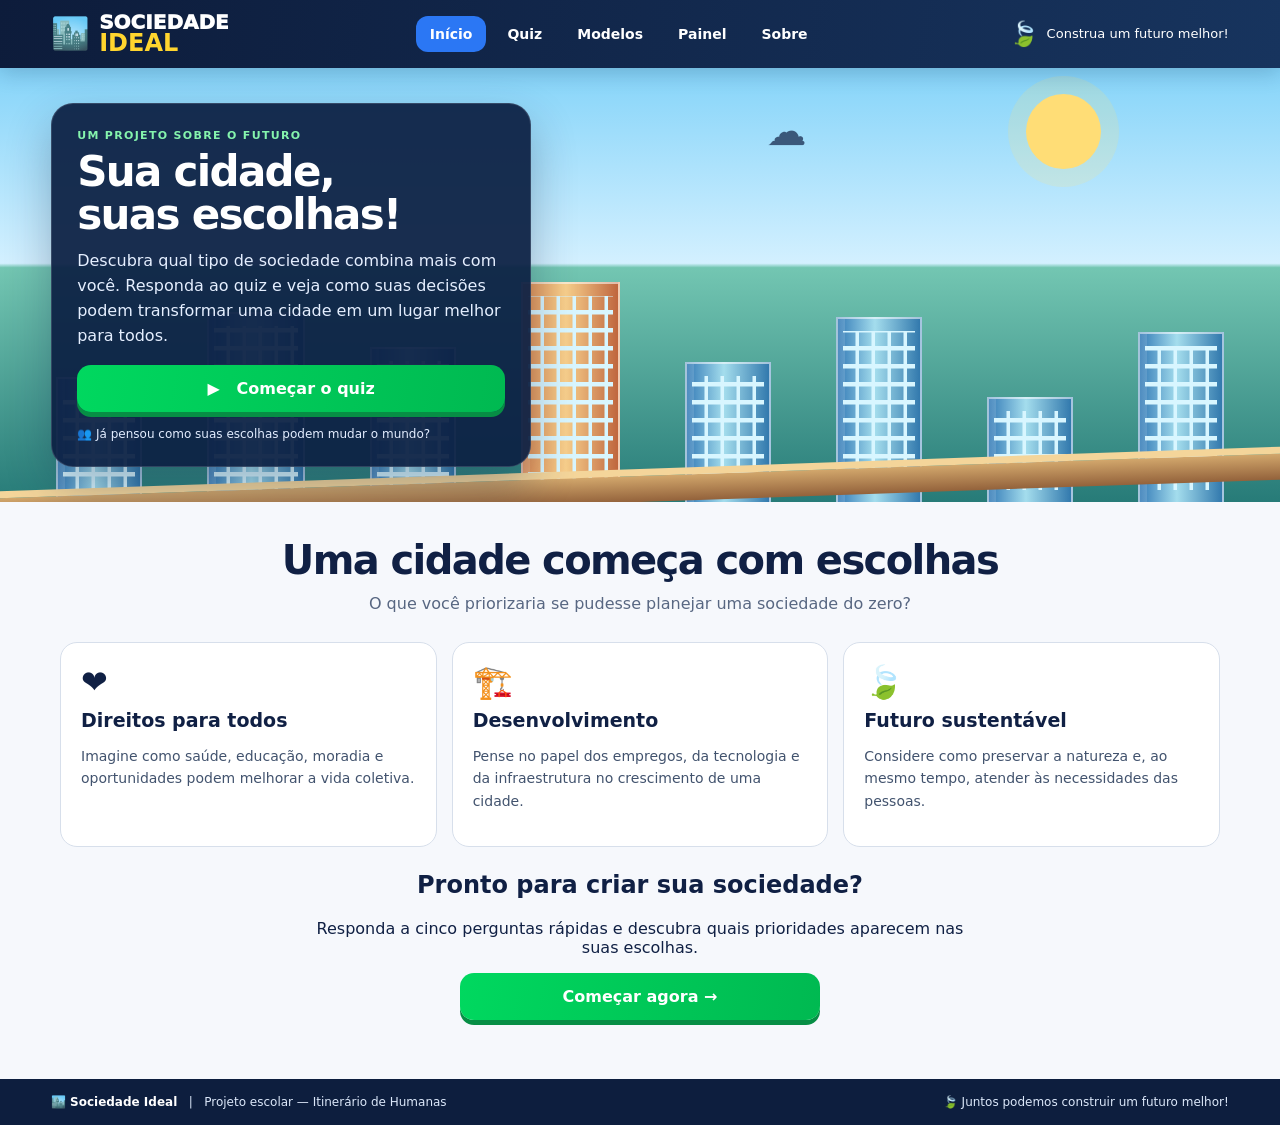
==== index.html @ e989d88f "Add files via upload" ====
<!doctype html><html lang="pt-BR"><head><meta charset="utf-8"><meta name="viewport" content="width=device-width,initial-scale=1"><title>Sociedade Ideal | Início</title><link rel="stylesheet" href="styles.css"></head><body><header class="topbar"><a class="brand" href="index.html"><span class="brand-icon">🏙️</span><span>SOCIEDADE<strong>IDEAL</strong></span></a><nav class="nav" aria-label="Navegação principal"><a href="index.html" class="active">Início</a><a href="quiz.html" class="">Quiz</a><a href="resultados.html" class="">Modelos</a><a href="painel.html" class="">Painel</a><a href="sobre.html" class="">Sobre</a></nav><div class="motto"><b>🍃</b> Construa um futuro melhor!</div></header>
<section class="hero"><div class="sun"></div><div class="cloud">☁️</div><div class="cityscape" aria-hidden="true"><div class="building b1"></div><div class="building b2"></div><div class="building b3"></div><div class="building b4"></div><div class="building b5"></div><div class="building b6"></div><div class="building b7"></div><div class="building b8"></div><div class="bridge"></div></div><div class="hero-content"><div class="eyebrow">Um projeto sobre o futuro</div><h1>Sua cidade,<br>suas escolhas!</h1><p>Descubra qual tipo de sociedade combina mais com você. Responda ao quiz e veja como suas decisões podem transformar uma cidade em um lugar melhor para todos.</p><a class="primary" href="quiz.html">▶ &nbsp; Começar o quiz</a><div class="tiny-note">👥 Já pensou como suas escolhas podem mudar o mundo?</div></div></section>
<main><div class="page-heading"><h1>Uma cidade começa com escolhas</h1><p>O que você priorizaria se pudesse planejar uma sociedade do zero?</p></div><div class="info-grid"><article class="info-card"><div class="icon">❤️</div><h2>Direitos para todos</h2><p>Imagine como saúde, educação, moradia e oportunidades podem melhorar a vida coletiva.</p></article><article class="info-card"><div class="icon">🏗️</div><h2>Desenvolvimento</h2><p>Pense no papel dos empregos, da tecnologia e da infraestrutura no crescimento de uma cidade.</p></article><article class="info-card"><div class="icon">🍃</div><h2>Futuro sustentável</h2><p>Considere como preservar a natureza e, ao mesmo tempo, atender às necessidades das pessoas.</p></article></div><div class="cta"><h2>Pronto para criar sua sociedade?</h2><p>Responda a cinco perguntas rápidas e descubra quais prioridades aparecem nas suas escolhas.</p><a class="primary" href="quiz.html">Começar agora →</a></div></main><footer class="footer"><span>🏙️ <strong>Sociedade Ideal</strong> &nbsp; | &nbsp; Projeto escolar — Itinerário de Humanas</span><span>🍃 Juntos podemos construir um futuro melhor!</span></footer></body></html>
---- styles.css ----
:root{--navy:#102448;--blue:#2677f5;--green:#00c965;--ink:#102044;--muted:#586782;--paper:#f5f8fc;--line:#d7dfeb}
*{box-sizing:border-box}html{scroll-behavior:smooth}body{margin:0;font-family:Inter,ui-sans-serif,system-ui,-apple-system,"Segoe UI",sans-serif;color:var(--ink);background:#f6f8fc}button{font:inherit;cursor:pointer}button:focus-visible,a:focus-visible{outline:3px solid #ffbd35;outline-offset:3px}
.topbar{background:linear-gradient(100deg,#0d1c3b,#17345e);color:white;display:flex;align-items:center;justify-content:space-between;gap:18px;padding:13px max(4vw,18px);position:sticky;top:0;z-index:5;box-shadow:0 5px 20px #091a3830}.brand{display:flex;align-items:center;gap:9px;font-weight:950;line-height:.95;font-size:20px;text-decoration:none;color:white}.brand-icon{font-size:31px}.brand span strong{color:#ffd52e;display:block;font-size:24px}.nav{display:flex;gap:7px;align-items:center}.nav a{color:white;text-decoration:none;padding:10px 14px;border-radius:12px;font-weight:700;font-size:14px}.nav a:hover,.nav a.active{background:#2b77f4}.motto{font-size:13px;display:flex;gap:8px;align-items:center}.motto b{font-size:24px;color:#76ed80}
.hero{min-height:350px;position:relative;overflow:hidden;background:linear-gradient(180deg,#85d4f9 0%,#d3f0ff 45%,#73c6b2 46%,#277b78 100%);display:flex;align-items:center;padding:35px max(4vw,18px)}.sun{position:absolute;right:14%;top:26px;width:75px;height:75px;background:#ffdd76;border-radius:50%;box-shadow:0 0 0 18px #ffdf762c}.cloud{position:absolute;top:40px;right:37%;font-size:40px;opacity:.7}.cityscape{position:absolute;inset:65px 0 0;display:flex;align-items:flex-end;justify-content:space-around;gap:5px;padding:0 2%}.building{position:relative;width:7%;min-width:35px;border:2px solid #ffffff8c;border-bottom:0;background:linear-gradient(90deg,#347bb7,#a4dded 45%,#3279ad);box-shadow:inset 7px 0 #fff2}.building:before{content:"";position:absolute;inset:12px 5px;background:repeating-linear-gradient(0deg,transparent 0 13px,#d8f6ff 14px 18px),repeating-linear-gradient(90deg,transparent 0 12px,#d8f6ff 13px 16px)}.b1{height:125px}.b2{height:190px;width:8%}.b3{height:155px}.b4{height:220px;width:8%;background:linear-gradient(90deg,#e48d52,#f8d08c 45%,#bf663e)}.b5{height:140px}.b6{height:185px}.b7{height:105px}.b8{height:170px}.bridge{position:absolute;bottom:0;left:0;right:0;height:33px;background:linear-gradient(180deg,#d2a76c,#93623b);border-top:7px solid #f4d59a;transform:skewY(-2deg)}.hero-content{position:relative;z-index:2;background:#0c2044ef;color:white;border:1px solid #ffffff25;border-radius:22px;padding:25px;max-width:480px;box-shadow:0 20px 45px #12284a50}.eyebrow{text-transform:uppercase;letter-spacing:.12em;color:#85f4ad;font-size:11px;font-weight:900}.hero h1{font-size:clamp(28px,4vw,42px);line-height:1.04;margin:8px 0 12px;letter-spacing:-.04em}.hero p{line-height:1.55;margin:0 0 17px;color:#e5efff}.primary{display:inline-block;text-align:center;text-decoration:none;border:0;border-radius:14px;background:linear-gradient(100deg,#00d85f,#00b951);color:white;font-weight:900;padding:14px 20px;box-shadow:0 5px 0 #078e45;transition:transform .15s;width:100%}.primary:hover{transform:translateY(-2px)}.tiny-note{font-size:12px;margin-top:15px;color:#e3edff}
main{max-width:1200px;margin:auto;padding:25px 20px 35px}.panel{background:#fff;border:1px solid var(--line);border-radius:18px;padding:22px;box-shadow:0 3px 10px #132d5010}.page-heading{text-align:center;margin:10px 0 25px}.page-heading h1{font-size:clamp(28px,4vw,40px);margin:0 0 8px;letter-spacing:-.04em}.page-heading p{margin:0;color:var(--muted);line-height:1.6}.quiz-layout{display:grid;grid-template-columns:minmax(0,2fr) minmax(245px,.75fr);gap:18px;align-items:start}.progress-line{display:flex;justify-content:space-between;font-size:12px;font-weight:800;margin-bottom:9px}.track{height:10px;border-radius:20px;background:#e4e9f1;overflow:hidden;margin-bottom:22px}.fill{height:100%;background:linear-gradient(90deg,#00ca63,#50e18b);width:0%;transition:width .3s}.question{font-size:clamp(19px,2.2vw,25px);line-height:1.25;margin:0 0 18px;letter-spacing:-.025em}.answers{display:grid;grid-template-columns:1fr 1fr;gap:12px}.answer{display:flex;gap:12px;align-items:center;text-align:left;background:white;border:1.5px solid #d5deea;border-radius:15px;padding:14px;min-height:88px;color:var(--ink);line-height:1.35;transition:.15s}.answer:hover{border-color:#7eabfa;background:#f7faff}.answer.selected{border-color:#2477f4;background:#edf5ff;box-shadow:0 0 0 2px #2477f41c}.answer .emoji{flex-shrink:0;width:45px;height:45px;border-radius:50%;display:grid;place-items:center;font-size:23px;background:#eaf3ff}.answer .radio{margin-left:auto;flex-shrink:0;width:17px;height:17px;border:1.5px solid #a5b1c3;border-radius:50%}.answer.selected .radio{border:5px solid #2477f4}.quiz-actions{display:flex;justify-content:space-between;gap:12px;margin-top:18px}.secondary,.next{border:1px solid #9eb6d6;border-radius:12px;padding:11px 16px;background:white;color:#15335c;font-weight:800}.next{background:#2677f5;color:white;border-color:#2677f5}.next:disabled{opacity:.45;cursor:not-allowed}.side{background:#fffaf3}.side h3{margin:0 0 17px}.step{display:flex;gap:12px;margin:14px 0;align-items:flex-start;font-size:14px;line-height:1.45}.num{width:29px;height:29px;flex-shrink:0;border-radius:50%;display:grid;place-items:center;color:white;font-weight:900;background:#267e8b}.tip{margin-top:18px;background:#fff0c9;border:1px solid #ffe1a0;border-radius:13px;padding:13px;font-size:12px;line-height:1.45}
.results-grid{display:grid;grid-template-columns:repeat(4,1fr);gap:13px}.result-card{overflow:hidden;border-radius:18px;padding:10px;border:1px solid var(--cardline);background:var(--cardbg);display:flex;flex-direction:column}.result-art{height:145px;border-radius:12px;overflow:hidden;position:relative;background:var(--artbg);display:flex;align-items:flex-end;justify-content:center}.mini-city{display:flex;gap:4px;align-items:flex-end;width:100%;height:100%;padding:10px 8px 0;position:relative}.mini-building{width:15%;background:var(--building);height:50%;border:1px solid #ffffff9c;position:relative;box-shadow:inset 5px 0 #ffffff24}.mini-building:after{content:"";position:absolute;inset:7px 3px;background:repeating-linear-gradient(0deg,transparent 0 9px,#ffffffb5 10px 12px)}.mini-building:nth-child(2){height:78%}.mini-building:nth-child(3){height:62%}.mini-building:nth-child(4){height:90%}.mini-building:nth-child(5){height:45%}.mini-building:nth-child(6){height:68%}.nature .mini-building{background:#429a73}.nature .mini-building:before{content:"";position:absolute;width:25px;height:25px;border-radius:50% 50% 0 50%;background:#48b966;top:-25px;left:0}.industry .mini-building{background:#b96d42}.democracy .mini-building{background:#7b6ab9}.equal .mini-building{background:#4387bb}.land{position:absolute;bottom:0;left:0;right:0;height:19px;background:#46a875;border-radius:50% 50% 0 0}.art-label{position:absolute;left:8px;top:7px;background:#ffffffdc;padding:5px 8px;border-radius:9px;font-size:11px;font-weight:900}.result-card h3{font-size:16px;margin:12px 2px 7px;color:var(--title)}.result-card p{font-size:13px;line-height:1.45;margin:0 2px 14px;flex:1;color:#273a56}.result-card .button{border:0;background:var(--button);color:white;border-radius:999px;padding:10px;font-size:12px;font-weight:900;text-decoration:none;text-align:center}.equal{--cardline:#94cbff;--cardbg:#dff1ff;--artbg:linear-gradient(#80c8f5,#e4f7ff);--building:#4387bb;--title:#0756b9;--button:#2479ef}.industry{--cardline:#ffcf7b;--cardbg:#fff0cd;--artbg:linear-gradient(#a4d9fa,#ffe1a5);--building:#b96d42;--title:#9b4000;--button:#f08b00}.nature{--cardline:#78e9b0;--cardbg:#d9ffea;--artbg:linear-gradient(#91d8fa,#c5f5c8);--building:#429a73;--title:#087b48;--button:#00ad5d}.democracy{--cardline:#e0a7ff;--cardbg:#f3dcff;--artbg:linear-gradient(#8bcaf5,#e8c9ff);--building:#7b6ab9;--title:#6514b6;--button:#6514c8}
.result-detail{margin-top:20px;border:2px solid #9cdbb6;background:#f0fff5;border-radius:18px;padding:20px}.result-detail h2{margin:0 0 6px}.result-detail p{line-height:1.55}.score-list{display:grid;gap:8px;margin-top:15px}.score-row{display:grid;grid-template-columns:150px 1fr 35px;gap:10px;align-items:center;font-size:12px;font-weight:800}.score-track{height:9px;border-radius:20px;background:#e1e9e4;overflow:hidden}.score-fill{height:100%;border-radius:20px;background:#00bd61}
.reminder{margin:30px 0 0;border-radius:20px;padding:22px;background:linear-gradient(105deg,#102448,#1b497a);color:white;display:flex;justify-content:space-between;align-items:center;gap:20px}.reminder h3{margin:0 0 6px;font-size:21px}.reminder p{margin:0;color:#e1ebfa;line-height:1.5}.reset{white-space:nowrap;background:#f3f8ff;color:#122c50;border:0;border-radius:12px;padding:13px 18px;font-weight:900;text-decoration:none;display:inline-block}.footer{background:#0d1e3e;color:#dce8fa;padding:16px max(4vw,18px);display:flex;justify-content:space-between;gap:12px;font-size:12px}.footer strong{color:white}.info-grid{display:grid;grid-template-columns:repeat(3,1fr);gap:15px}.info-card{background:white;border:1px solid var(--line);border-radius:17px;padding:20px}.info-card .icon{font-size:32px}.info-card h2{font-size:19px;margin:8px 0}.info-card p{line-height:1.6;color:#42536e;font-size:14px}.cta{max-width:650px;margin:24px auto;text-align:center}.cta .primary{max-width:360px}
@media(max-width:800px){.motto{display:none}.topbar{flex-wrap:wrap}.nav{margin-left:auto}.nav a{padding:8px;font-size:12px}.quiz-layout{grid-template-columns:1fr}.side{order:2}.results-grid{grid-template-columns:repeat(2,1fr)}.hero{min-height:360px}.hero-content{max-width:100%;padding:21px}.cityscape{inset:95px 0 0}.building{width:9%}.answers{grid-template-columns:1fr}.answer{min-height:75px}.reminder{align-items:flex-start;flex-direction:column}.reset{width:100%;text-align:center}.info-grid{grid-template-columns:1fr}}
@media(max-width:430px){.brand{font-size:16px}.brand span strong{font-size:19px}.brand-icon{font-size:25px}.nav a{padding:7px 8px}.hero{padding:22px 14px}.hero-content{padding:18px}.hero h1{font-size:30px}main{padding:16px 12px}.panel{padding:16px}.results-grid{gap:9px}.result-card{padding:7px;border-radius:14px}.result-art{height:100px}.result-card h3{font-size:14px}.result-card p{font-size:12px}.score-row{grid-template-columns:105px 1fr 24px;font-size:11px}.footer{flex-direction:column}}
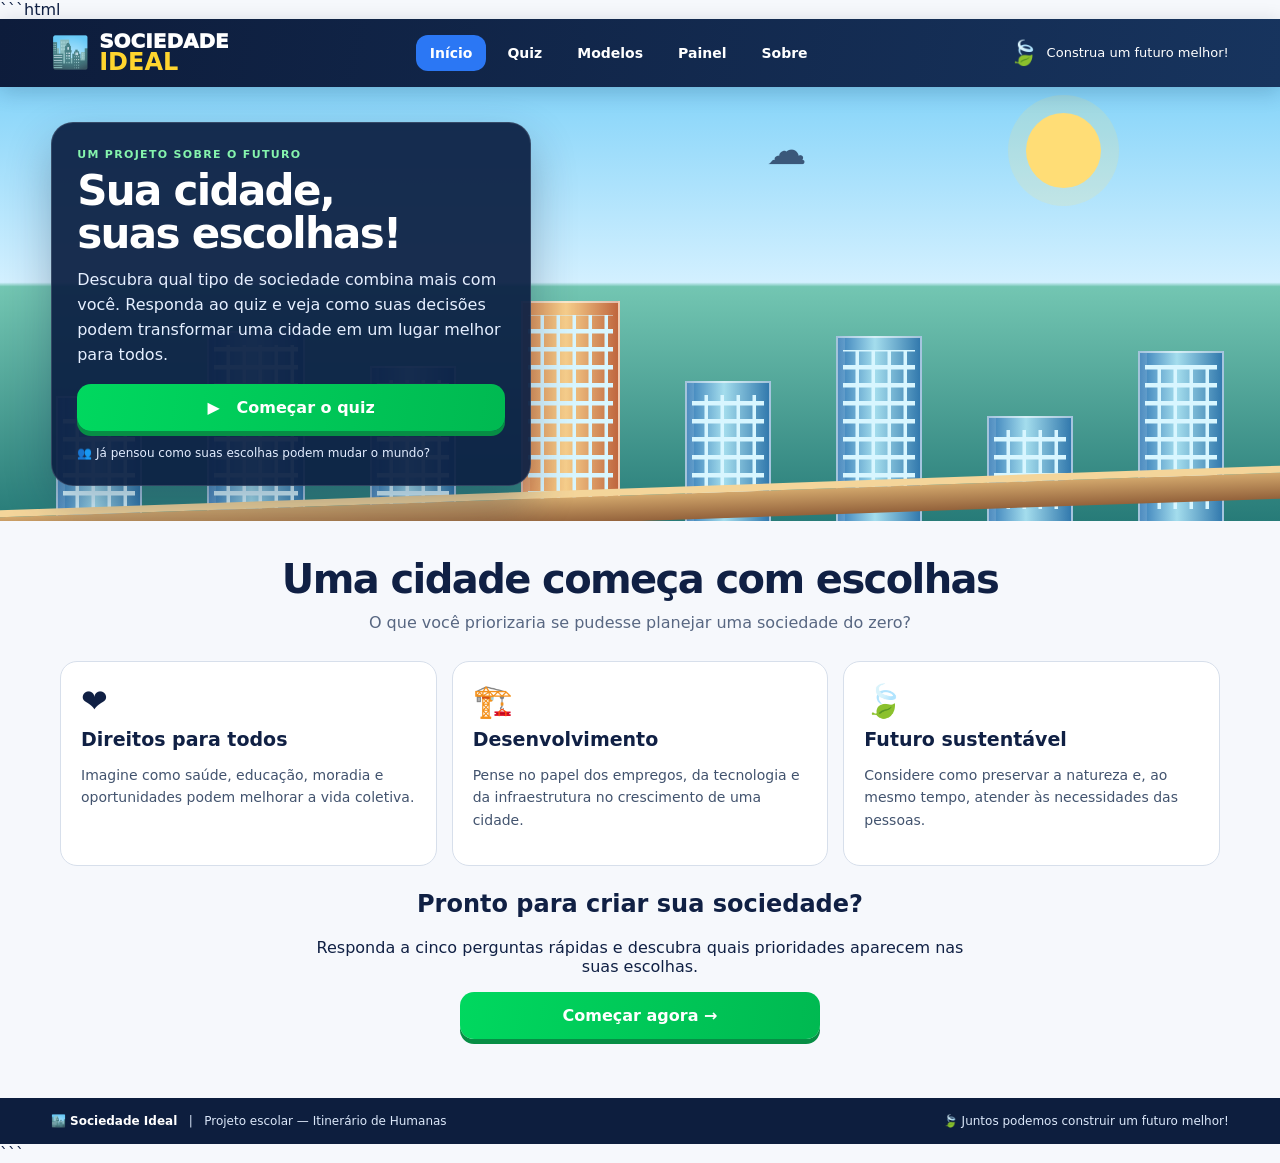
==== commit c131ab7d: "updrade" ====
--- a/index.html
+++ b/index.html
@@ -1,3 +1,175 @@
-<!doctype html><html lang="pt-BR"><head><meta charset="utf-8"><meta name="viewport" content="width=device-width,initial-scale=1"><title>Sociedade Ideal | Início</title><link rel="stylesheet" href="styles.css"></head><body><header class="topbar"><a class="brand" href="index.html"><span class="brand-icon">🏙️</span><span>SOCIEDADE<strong>IDEAL</strong></span></a><nav class="nav" aria-label="Navegação principal"><a href="index.html" class="active">Início</a><a href="quiz.html" class="">Quiz</a><a href="resultados.html" class="">Modelos</a><a href="painel.html" class="">Painel</a><a href="sobre.html" class="">Sobre</a></nav><div class="motto"><b>🍃</b> Construa um futuro melhor!</div></header>
-<section class="hero"><div class="sun"></div><div class="cloud">☁️</div><div class="cityscape" aria-hidden="true"><div class="building b1"></div><div class="building b2"></div><div class="building b3"></div><div class="building b4"></div><div class="building b5"></div><div class="building b6"></div><div class="building b7"></div><div class="building b8"></div><div class="bridge"></div></div><div class="hero-content"><div class="eyebrow">Um projeto sobre o futuro</div><h1>Sua cidade,<br>suas escolhas!</h1><p>Descubra qual tipo de sociedade combina mais com você. Responda ao quiz e veja como suas decisões podem transformar uma cidade em um lugar melhor para todos.</p><a class="primary" href="quiz.html">▶ &nbsp; Começar o quiz</a><div class="tiny-note">👥 Já pensou como suas escolhas podem mudar o mundo?</div></div></section>
-<main><div class="page-heading"><h1>Uma cidade começa com escolhas</h1><p>O que você priorizaria se pudesse planejar uma sociedade do zero?</p></div><div class="info-grid"><article class="info-card"><div class="icon">❤️</div><h2>Direitos para todos</h2><p>Imagine como saúde, educação, moradia e oportunidades podem melhorar a vida coletiva.</p></article><article class="info-card"><div class="icon">🏗️</div><h2>Desenvolvimento</h2><p>Pense no papel dos empregos, da tecnologia e da infraestrutura no crescimento de uma cidade.</p></article><article class="info-card"><div class="icon">🍃</div><h2>Futuro sustentável</h2><p>Considere como preservar a natureza e, ao mesmo tempo, atender às necessidades das pessoas.</p></article></div><div class="cta"><h2>Pronto para criar sua sociedade?</h2><p>Responda a cinco perguntas rápidas e descubra quais prioridades aparecem nas suas escolhas.</p><a class="primary" href="quiz.html">Começar agora →</a></div></main><footer class="footer"><span>🏙️ <strong>Sociedade Ideal</strong> &nbsp; | &nbsp; Projeto escolar — Itinerário de Humanas</span><span>🍃 Juntos podemos construir um futuro melhor!</span></footer></body></html>+```html
+<!DOCTYPE html>
+<html lang="pt-BR">
+<head>
+  <meta charset="UTF-8">
+  <meta name="viewport" content="width=device-width, initial-scale=1.0">
+
+  <title>Sociedade Ideal | Início</title>
+
+  <link rel="stylesheet" href="styles.css">
+</head>
+
+<body>
+
+  <!-- Cabeçalho e navegação -->
+  <header class="topbar">
+
+    <a class="brand" href="index.html">
+      <span class="brand-icon">🏙️</span>
+      <span>
+        SOCIEDADE
+        <strong>IDEAL</strong>
+      </span>
+    </a>
+
+    <nav class="nav" aria-label="Navegação principal">
+      <a href="index.html" class="active">Início</a>
+      <a href="quiz.html">Quiz</a>
+      <a href="resultados.html">Modelos</a>
+      <a href="painel.html">Painel</a>
+      <a href="sobre.html">Sobre</a>
+    </nav>
+
+    <div class="motto">
+      <b>🍃</b>
+      Construa um futuro melhor!
+    </div>
+
+  </header>
+
+  <!-- Apresentação principal -->
+  <section class="hero">
+
+    <!-- Elementos decorativos da cidade -->
+    <div class="sun" aria-hidden="true"></div>
+    <div class="cloud" aria-hidden="true">☁️</div>
+
+    <div class="cityscape" aria-hidden="true">
+      <div class="building b1"></div>
+      <div class="building b2"></div>
+      <div class="building b3"></div>
+      <div class="building b4"></div>
+      <div class="building b5"></div>
+      <div class="building b6"></div>
+      <div class="building b7"></div>
+      <div class="building b8"></div>
+      <div class="bridge"></div>
+    </div>
+
+    <!-- Texto principal -->
+    <div class="hero-content">
+
+      <div class="eyebrow">
+        Um projeto sobre o futuro
+      </div>
+
+      <h1>
+        Sua cidade,<br>
+        suas escolhas!
+      </h1>
+
+      <p>
+        Descubra qual tipo de sociedade combina mais com você.
+        Responda ao quiz e veja como suas decisões podem
+        transformar uma cidade em um lugar melhor para todos.
+      </p>
+
+      <a class="primary" href="quiz.html">
+        ▶ &nbsp; Começar o quiz
+      </a>
+
+      <div class="tiny-note">
+        👥 Já pensou como suas escolhas podem mudar o mundo?
+      </div>
+
+    </div>
+
+  </section>
+
+  <!-- Conteúdo principal -->
+  <main>
+
+    <section class="page-heading">
+      <h1>Uma cidade começa com escolhas</h1>
+
+      <p>
+        O que você priorizaria se pudesse planejar
+        uma sociedade do zero?
+      </p>
+    </section>
+
+    <!-- Temas apresentados na página inicial -->
+    <section class="info-grid" aria-label="Temas do projeto">
+
+      <article class="info-card">
+        <div class="icon" aria-hidden="true">❤️</div>
+
+        <h2>Direitos para todos</h2>
+
+        <p>
+          Imagine como saúde, educação, moradia e oportunidades
+          podem melhorar a vida coletiva.
+        </p>
+      </article>
+
+      <article class="info-card">
+        <div class="icon" aria-hidden="true">🏗️</div>
+
+        <h2>Desenvolvimento</h2>
+
+        <p>
+          Pense no papel dos empregos, da tecnologia e da
+          infraestrutura no crescimento de uma cidade.
+        </p>
+      </article>
+
+      <article class="info-card">
+        <div class="icon" aria-hidden="true">🍃</div>
+
+        <h2>Futuro sustentável</h2>
+
+        <p>
+          Considere como preservar a natureza e, ao mesmo
+          tempo, atender às necessidades das pessoas.
+        </p>
+      </article>
+
+    </section>
+
+    <!-- Convite para realizar o quiz -->
+    <section class="cta">
+
+      <h2>Pronto para criar sua sociedade?</h2>
+
+      <p>
+        Responda a cinco perguntas rápidas e descubra
+        quais prioridades aparecem nas suas escolhas.
+      </p>
+
+      <a class="primary" href="quiz.html">
+        Começar agora →
+      </a>
+
+    </section>
+
+  </main>
+
+  <!-- Rodapé -->
+  <footer class="footer">
+
+    <span>
+      🏙️ <strong>Sociedade Ideal</strong>
+      &nbsp; | &nbsp;
+      Projeto escolar — Itinerário de Humanas
+    </span>
+
+    <span>
+      🍃 Juntos podemos construir um futuro melhor!
+    </span>
+
+  </footer>
+
+</body>
+</html>
+```
--- a/styles.css
+++ b/styles.css
@@ -1,11 +1,1019 @@
-
-:root{--navy:#102448;--blue:#2677f5;--green:#00c965;--ink:#102044;--muted:#586782;--paper:#f5f8fc;--line:#d7dfeb}
-*{box-sizing:border-box}html{scroll-behavior:smooth}body{margin:0;font-family:Inter,ui-sans-serif,system-ui,-apple-system,"Segoe UI",sans-serif;color:var(--ink);background:#f6f8fc}button{font:inherit;cursor:pointer}button:focus-visible,a:focus-visible{outline:3px solid #ffbd35;outline-offset:3px}
-.topbar{background:linear-gradient(100deg,#0d1c3b,#17345e);color:white;display:flex;align-items:center;justify-content:space-between;gap:18px;padding:13px max(4vw,18px);position:sticky;top:0;z-index:5;box-shadow:0 5px 20px #091a3830}.brand{display:flex;align-items:center;gap:9px;font-weight:950;line-height:.95;font-size:20px;text-decoration:none;color:white}.brand-icon{font-size:31px}.brand span strong{color:#ffd52e;display:block;font-size:24px}.nav{display:flex;gap:7px;align-items:center}.nav a{color:white;text-decoration:none;padding:10px 14px;border-radius:12px;font-weight:700;font-size:14px}.nav a:hover,.nav a.active{background:#2b77f4}.motto{font-size:13px;display:flex;gap:8px;align-items:center}.motto b{font-size:24px;color:#76ed80}
-.hero{min-height:350px;position:relative;overflow:hidden;background:linear-gradient(180deg,#85d4f9 0%,#d3f0ff 45%,#73c6b2 46%,#277b78 100%);display:flex;align-items:center;padding:35px max(4vw,18px)}.sun{position:absolute;right:14%;top:26px;width:75px;height:75px;background:#ffdd76;border-radius:50%;box-shadow:0 0 0 18px #ffdf762c}.cloud{position:absolute;top:40px;right:37%;font-size:40px;opacity:.7}.cityscape{position:absolute;inset:65px 0 0;display:flex;align-items:flex-end;justify-content:space-around;gap:5px;padding:0 2%}.building{position:relative;width:7%;min-width:35px;border:2px solid #ffffff8c;border-bottom:0;background:linear-gradient(90deg,#347bb7,#a4dded 45%,#3279ad);box-shadow:inset 7px 0 #fff2}.building:before{content:"";position:absolute;inset:12px 5px;background:repeating-linear-gradient(0deg,transparent 0 13px,#d8f6ff 14px 18px),repeating-linear-gradient(90deg,transparent 0 12px,#d8f6ff 13px 16px)}.b1{height:125px}.b2{height:190px;width:8%}.b3{height:155px}.b4{height:220px;width:8%;background:linear-gradient(90deg,#e48d52,#f8d08c 45%,#bf663e)}.b5{height:140px}.b6{height:185px}.b7{height:105px}.b8{height:170px}.bridge{position:absolute;bottom:0;left:0;right:0;height:33px;background:linear-gradient(180deg,#d2a76c,#93623b);border-top:7px solid #f4d59a;transform:skewY(-2deg)}.hero-content{position:relative;z-index:2;background:#0c2044ef;color:white;border:1px solid #ffffff25;border-radius:22px;padding:25px;max-width:480px;box-shadow:0 20px 45px #12284a50}.eyebrow{text-transform:uppercase;letter-spacing:.12em;color:#85f4ad;font-size:11px;font-weight:900}.hero h1{font-size:clamp(28px,4vw,42px);line-height:1.04;margin:8px 0 12px;letter-spacing:-.04em}.hero p{line-height:1.55;margin:0 0 17px;color:#e5efff}.primary{display:inline-block;text-align:center;text-decoration:none;border:0;border-radius:14px;background:linear-gradient(100deg,#00d85f,#00b951);color:white;font-weight:900;padding:14px 20px;box-shadow:0 5px 0 #078e45;transition:transform .15s;width:100%}.primary:hover{transform:translateY(-2px)}.tiny-note{font-size:12px;margin-top:15px;color:#e3edff}
-main{max-width:1200px;margin:auto;padding:25px 20px 35px}.panel{background:#fff;border:1px solid var(--line);border-radius:18px;padding:22px;box-shadow:0 3px 10px #132d5010}.page-heading{text-align:center;margin:10px 0 25px}.page-heading h1{font-size:clamp(28px,4vw,40px);margin:0 0 8px;letter-spacing:-.04em}.page-heading p{margin:0;color:var(--muted);line-height:1.6}.quiz-layout{display:grid;grid-template-columns:minmax(0,2fr) minmax(245px,.75fr);gap:18px;align-items:start}.progress-line{display:flex;justify-content:space-between;font-size:12px;font-weight:800;margin-bottom:9px}.track{height:10px;border-radius:20px;background:#e4e9f1;overflow:hidden;margin-bottom:22px}.fill{height:100%;background:linear-gradient(90deg,#00ca63,#50e18b);width:0%;transition:width .3s}.question{font-size:clamp(19px,2.2vw,25px);line-height:1.25;margin:0 0 18px;letter-spacing:-.025em}.answers{display:grid;grid-template-columns:1fr 1fr;gap:12px}.answer{display:flex;gap:12px;align-items:center;text-align:left;background:white;border:1.5px solid #d5deea;border-radius:15px;padding:14px;min-height:88px;color:var(--ink);line-height:1.35;transition:.15s}.answer:hover{border-color:#7eabfa;background:#f7faff}.answer.selected{border-color:#2477f4;background:#edf5ff;box-shadow:0 0 0 2px #2477f41c}.answer .emoji{flex-shrink:0;width:45px;height:45px;border-radius:50%;display:grid;place-items:center;font-size:23px;background:#eaf3ff}.answer .radio{margin-left:auto;flex-shrink:0;width:17px;height:17px;border:1.5px solid #a5b1c3;border-radius:50%}.answer.selected .radio{border:5px solid #2477f4}.quiz-actions{display:flex;justify-content:space-between;gap:12px;margin-top:18px}.secondary,.next{border:1px solid #9eb6d6;border-radius:12px;padding:11px 16px;background:white;color:#15335c;font-weight:800}.next{background:#2677f5;color:white;border-color:#2677f5}.next:disabled{opacity:.45;cursor:not-allowed}.side{background:#fffaf3}.side h3{margin:0 0 17px}.step{display:flex;gap:12px;margin:14px 0;align-items:flex-start;font-size:14px;line-height:1.45}.num{width:29px;height:29px;flex-shrink:0;border-radius:50%;display:grid;place-items:center;color:white;font-weight:900;background:#267e8b}.tip{margin-top:18px;background:#fff0c9;border:1px solid #ffe1a0;border-radius:13px;padding:13px;font-size:12px;line-height:1.45}
-.results-grid{display:grid;grid-template-columns:repeat(4,1fr);gap:13px}.result-card{overflow:hidden;border-radius:18px;padding:10px;border:1px solid var(--cardline);background:var(--cardbg);display:flex;flex-direction:column}.result-art{height:145px;border-radius:12px;overflow:hidden;position:relative;background:var(--artbg);display:flex;align-items:flex-end;justify-content:center}.mini-city{display:flex;gap:4px;align-items:flex-end;width:100%;height:100%;padding:10px 8px 0;position:relative}.mini-building{width:15%;background:var(--building);height:50%;border:1px solid #ffffff9c;position:relative;box-shadow:inset 5px 0 #ffffff24}.mini-building:after{content:"";position:absolute;inset:7px 3px;background:repeating-linear-gradient(0deg,transparent 0 9px,#ffffffb5 10px 12px)}.mini-building:nth-child(2){height:78%}.mini-building:nth-child(3){height:62%}.mini-building:nth-child(4){height:90%}.mini-building:nth-child(5){height:45%}.mini-building:nth-child(6){height:68%}.nature .mini-building{background:#429a73}.nature .mini-building:before{content:"";position:absolute;width:25px;height:25px;border-radius:50% 50% 0 50%;background:#48b966;top:-25px;left:0}.industry .mini-building{background:#b96d42}.democracy .mini-building{background:#7b6ab9}.equal .mini-building{background:#4387bb}.land{position:absolute;bottom:0;left:0;right:0;height:19px;background:#46a875;border-radius:50% 50% 0 0}.art-label{position:absolute;left:8px;top:7px;background:#ffffffdc;padding:5px 8px;border-radius:9px;font-size:11px;font-weight:900}.result-card h3{font-size:16px;margin:12px 2px 7px;color:var(--title)}.result-card p{font-size:13px;line-height:1.45;margin:0 2px 14px;flex:1;color:#273a56}.result-card .button{border:0;background:var(--button);color:white;border-radius:999px;padding:10px;font-size:12px;font-weight:900;text-decoration:none;text-align:center}.equal{--cardline:#94cbff;--cardbg:#dff1ff;--artbg:linear-gradient(#80c8f5,#e4f7ff);--building:#4387bb;--title:#0756b9;--button:#2479ef}.industry{--cardline:#ffcf7b;--cardbg:#fff0cd;--artbg:linear-gradient(#a4d9fa,#ffe1a5);--building:#b96d42;--title:#9b4000;--button:#f08b00}.nature{--cardline:#78e9b0;--cardbg:#d9ffea;--artbg:linear-gradient(#91d8fa,#c5f5c8);--building:#429a73;--title:#087b48;--button:#00ad5d}.democracy{--cardline:#e0a7ff;--cardbg:#f3dcff;--artbg:linear-gradient(#8bcaf5,#e8c9ff);--building:#7b6ab9;--title:#6514b6;--button:#6514c8}
-.result-detail{margin-top:20px;border:2px solid #9cdbb6;background:#f0fff5;border-radius:18px;padding:20px}.result-detail h2{margin:0 0 6px}.result-detail p{line-height:1.55}.score-list{display:grid;gap:8px;margin-top:15px}.score-row{display:grid;grid-template-columns:150px 1fr 35px;gap:10px;align-items:center;font-size:12px;font-weight:800}.score-track{height:9px;border-radius:20px;background:#e1e9e4;overflow:hidden}.score-fill{height:100%;border-radius:20px;background:#00bd61}
-.reminder{margin:30px 0 0;border-radius:20px;padding:22px;background:linear-gradient(105deg,#102448,#1b497a);color:white;display:flex;justify-content:space-between;align-items:center;gap:20px}.reminder h3{margin:0 0 6px;font-size:21px}.reminder p{margin:0;color:#e1ebfa;line-height:1.5}.reset{white-space:nowrap;background:#f3f8ff;color:#122c50;border:0;border-radius:12px;padding:13px 18px;font-weight:900;text-decoration:none;display:inline-block}.footer{background:#0d1e3e;color:#dce8fa;padding:16px max(4vw,18px);display:flex;justify-content:space-between;gap:12px;font-size:12px}.footer strong{color:white}.info-grid{display:grid;grid-template-columns:repeat(3,1fr);gap:15px}.info-card{background:white;border:1px solid var(--line);border-radius:17px;padding:20px}.info-card .icon{font-size:32px}.info-card h2{font-size:19px;margin:8px 0}.info-card p{line-height:1.6;color:#42536e;font-size:14px}.cta{max-width:650px;margin:24px auto;text-align:center}.cta .primary{max-width:360px}
-@media(max-width:800px){.motto{display:none}.topbar{flex-wrap:wrap}.nav{margin-left:auto}.nav a{padding:8px;font-size:12px}.quiz-layout{grid-template-columns:1fr}.side{order:2}.results-grid{grid-template-columns:repeat(2,1fr)}.hero{min-height:360px}.hero-content{max-width:100%;padding:21px}.cityscape{inset:95px 0 0}.building{width:9%}.answers{grid-template-columns:1fr}.answer{min-height:75px}.reminder{align-items:flex-start;flex-direction:column}.reset{width:100%;text-align:center}.info-grid{grid-template-columns:1fr}}
-@media(max-width:430px){.brand{font-size:16px}.brand span strong{font-size:19px}.brand-icon{font-size:25px}.nav a{padding:7px 8px}.hero{padding:22px 14px}.hero-content{padding:18px}.hero h1{font-size:30px}main{padding:16px 12px}.panel{padding:16px}.results-grid{gap:9px}.result-card{padding:7px;border-radius:14px}.result-art{height:100px}.result-card h3{font-size:14px}.result-card p{font-size:12px}.score-row{grid-template-columns:105px 1fr 24px;font-size:11px}.footer{flex-direction:column}}
+/* ========================================
+   1. VARIÁVEIS E CONFIGURAÇÕES GERAIS
+======================================== */
+
+:root {
+  --navy: #102448;
+  --blue: #2677f5;
+  --green: #00c965;
+  --ink: #102044;
+  --muted: #586782;
+  --paper: #f5f8fc;
+  --line: #d7dfeb;
+}
+
+* {
+  box-sizing: border-box;
+}
+
+html {
+  scroll-behavior: smooth;
+}
+
+body {
+  margin: 0;
+  font-family: Inter, ui-sans-serif, system-ui, -apple-system,
+    "Segoe UI", sans-serif;
+  color: var(--ink);
+  background: #f6f8fc;
+}
+
+button {
+  font: inherit;
+  cursor: pointer;
+}
+
+button:focus-visible,
+a:focus-visible {
+  outline: 3px solid #ffbd35;
+  outline-offset: 3px;
+}
+
+/* ========================================
+   2. BARRA SUPERIOR E NAVEGAÇÃO
+======================================== */
+
+.topbar {
+  display: flex;
+  align-items: center;
+  justify-content: space-between;
+  gap: 18px;
+  padding: 13px max(4vw, 18px);
+
+  position: sticky;
+  top: 0;
+  z-index: 5;
+
+  color: white;
+  background: linear-gradient(100deg, #0d1c3b, #17345e);
+  box-shadow: 0 5px 20px #091a3830;
+}
+
+.brand {
+  display: flex;
+  align-items: center;
+  gap: 9px;
+
+  color: white;
+  font-size: 20px;
+  font-weight: 950;
+  line-height: 0.95;
+  text-decoration: none;
+}
+
+.brand-icon {
+  font-size: 31px;
+}
+
+.brand span strong {
+  display: block;
+  color: #ffd52e;
+  font-size: 24px;
+}
+
+.nav {
+  display: flex;
+  align-items: center;
+  gap: 7px;
+}
+
+.nav a {
+  padding: 10px 14px;
+  border-radius: 12px;
+
+  color: white;
+  font-size: 14px;
+  font-weight: 700;
+  text-decoration: none;
+}
+
+.nav a:hover,
+.nav a.active {
+  background: #2b77f4;
+}
+
+.motto {
+  display: flex;
+  align-items: center;
+  gap: 8px;
+  font-size: 13px;
+}
+
+.motto b {
+  color: #76ed80;
+  font-size: 24px;
+}
+
+/* ========================================
+   3. SEÇÃO PRINCIPAL (HERO)
+======================================== */
+
+.hero {
+  display: flex;
+  align-items: center;
+  min-height: 350px;
+  padding: 35px max(4vw, 18px);
+
+  position: relative;
+  overflow: hidden;
+
+  background: linear-gradient(
+    180deg,
+    #85d4f9 0%,
+    #d3f0ff 45%,
+    #73c6b2 46%,
+    #277b78 100%
+  );
+}
+
+.sun {
+  position: absolute;
+  top: 26px;
+  right: 14%;
+
+  width: 75px;
+  height: 75px;
+  border-radius: 50%;
+
+  background: #ffdd76;
+  box-shadow: 0 0 0 18px #ffdf762c;
+}
+
+.cloud {
+  position: absolute;
+  top: 40px;
+  right: 37%;
+  font-size: 40px;
+  opacity: 0.7;
+}
+
+.cityscape {
+  display: flex;
+  align-items: flex-end;
+  justify-content: space-around;
+  gap: 5px;
+  padding: 0 2%;
+
+  position: absolute;
+  inset: 65px 0 0;
+}
+
+.building {
+  position: relative;
+
+  width: 7%;
+  min-width: 35px;
+
+  border: 2px solid #ffffff8c;
+  border-bottom: 0;
+
+  background: linear-gradient(
+    90deg,
+    #347bb7,
+    #a4dded 45%,
+    #3279ad
+  );
+
+  box-shadow: inset 7px 0 #fff2;
+}
+
+.building::before {
+  content: "";
+  position: absolute;
+  inset: 12px 5px;
+
+  background:
+    repeating-linear-gradient(
+      0deg,
+      transparent 0 13px,
+      #d8f6ff 14px 18px
+    ),
+    repeating-linear-gradient(
+      90deg,
+      transparent 0 12px,
+      #d8f6ff 13px 16px
+    );
+}
+
+.b1 { height: 125px; }
+.b2 { height: 190px; width: 8%; }
+.b3 { height: 155px; }
+
+.b4 {
+  height: 220px;
+  width: 8%;
+  background: linear-gradient(
+    90deg,
+    #e48d52,
+    #f8d08c 45%,
+    #bf663e
+  );
+}
+
+.b5 { height: 140px; }
+.b6 { height: 185px; }
+.b7 { height: 105px; }
+.b8 { height: 170px; }
+
+.bridge {
+  position: absolute;
+  bottom: 0;
+  left: 0;
+  right: 0;
+
+  height: 33px;
+
+  background: linear-gradient(180deg, #d2a76c, #93623b);
+  border-top: 7px solid #f4d59a;
+  transform: skewY(-2deg);
+}
+
+.hero-content {
+  position: relative;
+  z-index: 2;
+
+  max-width: 480px;
+  padding: 25px;
+  border: 1px solid #ffffff25;
+  border-radius: 22px;
+
+  color: white;
+  background: #0c2044ef;
+  box-shadow: 0 20px 45px #12284a50;
+}
+
+.eyebrow {
+  color: #85f4ad;
+  font-size: 11px;
+  font-weight: 900;
+  text-transform: uppercase;
+  letter-spacing: 0.12em;
+}
+
+.hero h1 {
+  margin: 8px 0 12px;
+  font-size: clamp(28px, 4vw, 42px);
+  line-height: 1.04;
+  letter-spacing: -0.04em;
+}
+
+.hero p {
+  margin: 0 0 17px;
+  color: #e5efff;
+  line-height: 1.55;
+}
+
+/* ========================================
+   4. BOTÕES
+======================================== */
+
+.primary {
+  display: inline-block;
+  width: 100%;
+  padding: 14px 20px;
+  border: 0;
+  border-radius: 14px;
+
+  color: white;
+  background: linear-gradient(100deg, #00d85f, #00b951);
+  box-shadow: 0 5px 0 #078e45;
+
+  font-weight: 900;
+  text-align: center;
+  text-decoration: none;
+
+  transition: transform 0.15s;
+}
+
+.primary:hover {
+  transform: translateY(-2px);
+}
+
+.tiny-note {
+  margin-top: 15px;
+  color: #e3edff;
+  font-size: 12px;
+}
+
+.secondary,
+.next {
+  padding: 11px 16px;
+  border: 1px solid #9eb6d6;
+  border-radius: 12px;
+
+  color: #15335c;
+  background: white;
+  font-weight: 800;
+}
+
+.next {
+  color: white;
+  background: #2677f5;
+  border-color: #2677f5;
+}
+
+.next:disabled {
+  opacity: 0.45;
+  cursor: not-allowed;
+}
+
+/* ========================================
+   5. ESTRUTURA DAS PÁGINAS
+======================================== */
+
+main {
+  max-width: 1200px;
+  margin: auto;
+  padding: 25px 20px 35px;
+}
+
+.panel {
+  padding: 22px;
+  border: 1px solid var(--line);
+  border-radius: 18px;
+
+  background: white;
+  box-shadow: 0 3px 10px #132d5010;
+}
+
+.page-heading {
+  margin: 10px 0 25px;
+  text-align: center;
+}
+
+.page-heading h1 {
+  margin: 0 0 8px;
+  font-size: clamp(28px, 4vw, 40px);
+  letter-spacing: -0.04em;
+}
+
+.page-heading p {
+  margin: 0;
+  color: var(--muted);
+  line-height: 1.6;
+}
+
+/* ========================================
+   6. LAYOUT DO QUIZ
+======================================== */
+
+.quiz-layout {
+  display: grid;
+  grid-template-columns: minmax(0, 2fr) minmax(245px, 0.75fr);
+  gap: 18px;
+  align-items: start;
+}
+
+.progress-line {
+  display: flex;
+  justify-content: space-between;
+  margin-bottom: 9px;
+
+  font-size: 12px;
+  font-weight: 800;
+}
+
+.track {
+  height: 10px;
+  margin-bottom: 22px;
+  border-radius: 20px;
+  overflow: hidden;
+  background: #e4e9f1;
+}
+
+.fill {
+  width: 0%;
+  height: 100%;
+  background: linear-gradient(90deg, #00ca63, #50e18b);
+  transition: width 0.3s;
+}
+
+.question {
+  margin: 0 0 18px;
+  font-size: clamp(19px, 2.2vw, 25px);
+  line-height: 1.25;
+  letter-spacing: -0.025em;
+}
+
+.answers {
+  display: grid;
+  grid-template-columns: 1fr 1fr;
+  gap: 12px;
+}
+
+.answer {
+  display: flex;
+  align-items: center;
+  gap: 12px;
+  min-height: 88px;
+  padding: 14px;
+
+  border: 1.5px solid #d5deea;
+  border-radius: 15px;
+
+  color: var(--ink);
+  background: white;
+  text-align: left;
+  line-height: 1.35;
+
+  transition: 0.15s;
+}
+
+.answer:hover {
+  border-color: #7eabfa;
+  background: #f7faff;
+}
+
+.answer.selected {
+  border-color: #2477f4;
+  background: #edf5ff;
+  box-shadow: 0 0 0 2px #2477f41c;
+}
+
+.answer .emoji {
+  display: grid;
+  place-items: center;
+  flex-shrink: 0;
+
+  width: 45px;
+  height: 45px;
+  border-radius: 50%;
+
+  background: #eaf3ff;
+  font-size: 23px;
+}
+
+.answer .radio {
+  flex-shrink: 0;
+  width: 17px;
+  height: 17px;
+  margin-left: auto;
+
+  border: 1.5px solid #a5b1c3;
+  border-radius: 50%;
+}
+
+.answer.selected .radio {
+  border: 5px solid #2477f4;
+}
+
+.quiz-actions {
+  display: flex;
+  justify-content: space-between;
+  gap: 12px;
+  margin-top: 18px;
+}
+
+/* ========================================
+   7. PAINEL LATERAL E DICAS
+======================================== */
+
+.side {
+  background: #fffaf3;
+}
+
+.side h3 {
+  margin: 0 0 17px;
+}
+
+.step {
+  display: flex;
+  align-items: flex-start;
+  gap: 12px;
+  margin: 14px 0;
+
+  font-size: 14px;
+  line-height: 1.45;
+}
+
+.num {
+  display: grid;
+  place-items: center;
+  flex-shrink: 0;
+
+  width: 29px;
+  height: 29px;
+  border-radius: 50%;
+
+  color: white;
+  background: #267e8b;
+  font-weight: 900;
+}
+
+.tip {
+  margin-top: 18px;
+  padding: 13px;
+  border: 1px solid #ffe1a0;
+  border-radius: 13px;
+
+  background: #fff0c9;
+  font-size: 12px;
+  line-height: 1.45;
+}
+
+/* ========================================
+   8. CARTÕES DE RESULTADOS
+======================================== */
+
+.results-grid {
+  display: grid;
+  grid-template-columns: repeat(4, 1fr);
+  gap: 13px;
+}
+
+.result-card {
+  display: flex;
+  flex-direction: column;
+  overflow: hidden;
+  padding: 10px;
+
+  border: 1px solid var(--cardline);
+  border-radius: 18px;
+
+  background: var(--cardbg);
+}
+
+.result-art {
+  display: flex;
+  align-items: flex-end;
+  justify-content: center;
+  position: relative;
+  overflow: hidden;
+
+  height: 145px;
+  border-radius: 12px;
+  background: var(--artbg);
+}
+
+.mini-city {
+  display: flex;
+  align-items: flex-end;
+  gap: 4px;
+  position: relative;
+
+  width: 100%;
+  height: 100%;
+  padding: 10px 8px 0;
+}
+
+.mini-building {
+  position: relative;
+  width: 15%;
+  height: 50%;
+
+  border: 1px solid #ffffff9c;
+  background: var(--building);
+  box-shadow: inset 5px 0 #ffffff24;
+}
+
+.mini-building::after {
+  content: "";
+  position: absolute;
+  inset: 7px 3px;
+
+  background: repeating-linear-gradient(
+    0deg,
+    transparent 0 9px,
+    #ffffffb5 10px 12px
+  );
+}
+
+.mini-building:nth-child(2) { height: 78%; }
+.mini-building:nth-child(3) { height: 62%; }
+.mini-building:nth-child(4) { height: 90%; }
+.mini-building:nth-child(5) { height: 45%; }
+.mini-building:nth-child(6) { height: 68%; }
+
+.nature .mini-building {
+  background: #429a73;
+}
+
+.nature .mini-building::before {
+  content: "";
+  position: absolute;
+  top: -25px;
+  left: 0;
+
+  width: 25px;
+  height: 25px;
+  border-radius: 50% 50% 0 50%;
+
+  background: #48b966;
+}
+
+.industry .mini-building {
+  background: #b96d42;
+}
+
+.democracy .mini-building {
+  background: #7b6ab9;
+}
+
+.equal .mini-building {
+  background: #4387bb;
+}
+
+.land {
+  position: absolute;
+  bottom: 0;
+  left: 0;
+  right: 0;
+
+  height: 19px;
+  border-radius: 50% 50% 0 0;
+  background: #46a875;
+}
+
+.art-label {
+  position: absolute;
+  top: 7px;
+  left: 8px;
+
+  padding: 5px 8px;
+  border-radius: 9px;
+
+  background: #ffffffdc;
+  font-size: 11px;
+  font-weight: 900;
+}
+
+.result-card h3 {
+  margin: 12px 2px 7px;
+  color: var(--title);
+  font-size: 16px;
+}
+
+.result-card p {
+  flex: 1;
+  margin: 0 2px 14px;
+
+  color: #273a56;
+  font-size: 13px;
+  line-height: 1.45;
+}
+
+.result-card .button {
+  padding: 10px;
+  border: 0;
+  border-radius: 999px;
+
+  color: white;
+  background: var(--button);
+
+  font-size: 12px;
+  font-weight: 900;
+  text-align: center;
+  text-decoration: none;
+}
+
+/* ========================================
+   9. CORES DAS QUATRO SOCIEDADES
+======================================== */
+
+.equal {
+  --cardline: #94cbff;
+  --cardbg: #dff1ff;
+  --artbg: linear-gradient(#80c8f5, #e4f7ff);
+  --building: #4387bb;
+  --title: #0756b9;
+  --button: #2479ef;
+}
+
+.industry {
+  --cardline: #ffcf7b;
+  --cardbg: #fff0cd;
+  --artbg: linear-gradient(#a4d9fa, #ffe1a5);
+  --building: #b96d42;
+  --title: #9b4000;
+  --button: #f08b00;
+}
+
+.nature {
+  --cardline: #78e9b0;
+  --cardbg: #d9ffea;
+  --artbg: linear-gradient(#91d8fa, #c5f5c8);
+  --building: #429a73;
+  --title: #087b48;
+  --button: #00ad5d;
+}
+
+.democracy {
+  --cardline: #e0a7ff;
+  --cardbg: #f3dcff;
+  --artbg: linear-gradient(#8bcaf5, #e8c9ff);
+  --building: #7b6ab9;
+  --title: #6514b6;
+  --button: #6514c8;
+}
+
+/* ========================================
+   10. DETALHES E PONTUAÇÃO DOS RESULTADOS
+======================================== */
+
+.result-detail {
+  margin-top: 20px;
+  padding: 20px;
+
+  border: 2px solid #9cdbb6;
+  border-radius: 18px;
+
+  background: #f0fff5;
+}
+
+.result-detail h2 {
+  margin: 0 0 6px;
+}
+
+.result-detail p {
+  line-height: 1.55;
+}
+
+.score-list {
+  display: grid;
+  gap: 8px;
+  margin-top: 15px;
+}
+
+.score-row {
+  display: grid;
+  grid-template-columns: 150px 1fr 35px;
+  align-items: center;
+  gap: 10px;
+
+  font-size: 12px;
+  font-weight: 800;
+}
+
+.score-track {
+  height: 9px;
+  border-radius: 20px;
+  overflow: hidden;
+  background: #e1e9e4;
+}
+
+.score-fill {
+  height: 100%;
+  border-radius: 20px;
+  background: #00bd61;
+}
+
+/* ========================================
+   11. LEMBRETE E BOTÃO DE REINICIAR
+======================================== */
+
+.reminder {
+  display: flex;
+  align-items: center;
+  justify-content: space-between;
+  gap: 20px;
+
+  margin: 30px 0 0;
+  padding: 22px;
+  border-radius: 20px;
+
+  color: white;
+  background: linear-gradient(105deg, #102448, #1b497a);
+}
+
+.reminder h3 {
+  margin: 0 0 6px;
+  font-size: 21px;
+}
+
+.reminder p {
+  margin: 0;
+  color: #e1ebfa;
+  line-height: 1.5;
+}
+
+.reset {
+  display: inline-block;
+  padding: 13px 18px;
+  border: 0;
+  border-radius: 12px;
+
+  color: #122c50;
+  background: #f3f8ff;
+
+  font-weight: 900;
+  text-decoration: none;
+  white-space: nowrap;
+}
+
+/* ========================================
+   12. RODAPÉ
+======================================== */
+
+.footer {
+  display: flex;
+  justify-content: space-between;
+  gap: 12px;
+
+  padding: 16px max(4vw, 18px);
+
+  color: #dce8fa;
+  background: #0d1e3e;
+  font-size: 12px;
+}
+
+.footer strong {
+  color: white;
+}
+
+/* ========================================
+   13. PÁGINAS INFORMATIVAS
+======================================== */
+
+.info-grid {
+  display: grid;
+  grid-template-columns: repeat(3, 1fr);
+  gap: 15px;
+}
+
+.info-card {
+  padding: 20px;
+  border: 1px solid var(--line);
+  border-radius: 17px;
+  background: white;
+}
+
+.info-card .icon {
+  font-size: 32px;
+}
+
+.info-card h2 {
+  margin: 8px 0;
+  font-size: 19px;
+}
+
+.info-card p {
+  color: #42536e;
+  font-size: 14px;
+  line-height: 1.6;
+}
+
+.cta {
+  max-width: 650px;
+  margin: 24px auto;
+  text-align: center;
+}
+
+.cta .primary {
+  max-width: 360px;
+}
+
+/* ========================================
+   14. RESPONSIVIDADE: TABLETS E CELULARES
+======================================== */
+
+@media (max-width: 800px) {
+  .motto {
+    display: none;
+  }
+
+  .topbar {
+    flex-wrap: wrap;
+  }
+
+  .nav {
+    margin-left: auto;
+  }
+
+  .nav a {
+    padding: 8px;
+    font-size: 12px;
+  }
+
+  .quiz-layout {
+    grid-template-columns: 1fr;
+  }
+
+  .side {
+    order: 2;
+  }
+
+  .results-grid {
+    grid-template-columns: repeat(2, 1fr);
+  }
+
+  .hero {
+    min-height: 360px;
+  }
+
+  .hero-content {
+    max-width: 100%;
+    padding: 21px;
+  }
+
+  .cityscape {
+    inset: 95px 0 0;
+  }
+
+  .building {
+    width: 9%;
+  }
+
+  .answers {
+    grid-template-columns: 1fr;
+  }
+
+  .answer {
+    min-height: 75px;
+  }
+
+  .reminder {
+    align-items: flex-start;
+    flex-direction: column;
+  }
+
+  .reset {
+    width: 100%;
+    text-align: center;
+  }
+
+  .info-grid {
+    grid-template-columns: 1fr;
+  }
+}
+
+/* ========================================
+   15. RESPONSIVIDADE: CELULARES PEQUENOS
+======================================== */
+
+@media (max-width: 430px) {
+  .brand {
+    font-size: 16px;
+  }
+
+  .brand span strong {
+    font-size: 19px;
+  }
+
+  .brand-icon {
+    font-size: 25px;
+  }
+
+  .nav a {
+    padding: 7px 8px;
+  }
+
+  .hero {
+    padding: 22px 14px;
+  }
+
+  .hero-content {
+    padding: 18px;
+  }
+
+  .hero h1 {
+    font-size: 30px;
+  }
+
+  main {
+    padding: 16px 12px;
+  }
+
+  .panel {
+    padding: 16px;
+  }
+
+  .results-grid {
+    gap: 9px;
+  }
+
+  .result-card {
+    padding: 7px;
+    border-radius: 14px;
+  }
+
+  .result-art {
+    height: 100px;
+  }
+
+  .result-card h3 {
+    font-size: 14px;
+  }
+
+  .result-card p {
+    font-size: 12px;
+  }
+
+  .score-row {
+    grid-template-columns: 105px 1fr 24px;
+    font-size: 11px;
+  }
+
+  .footer {
+    flex-direction: column;
+  }
+}
